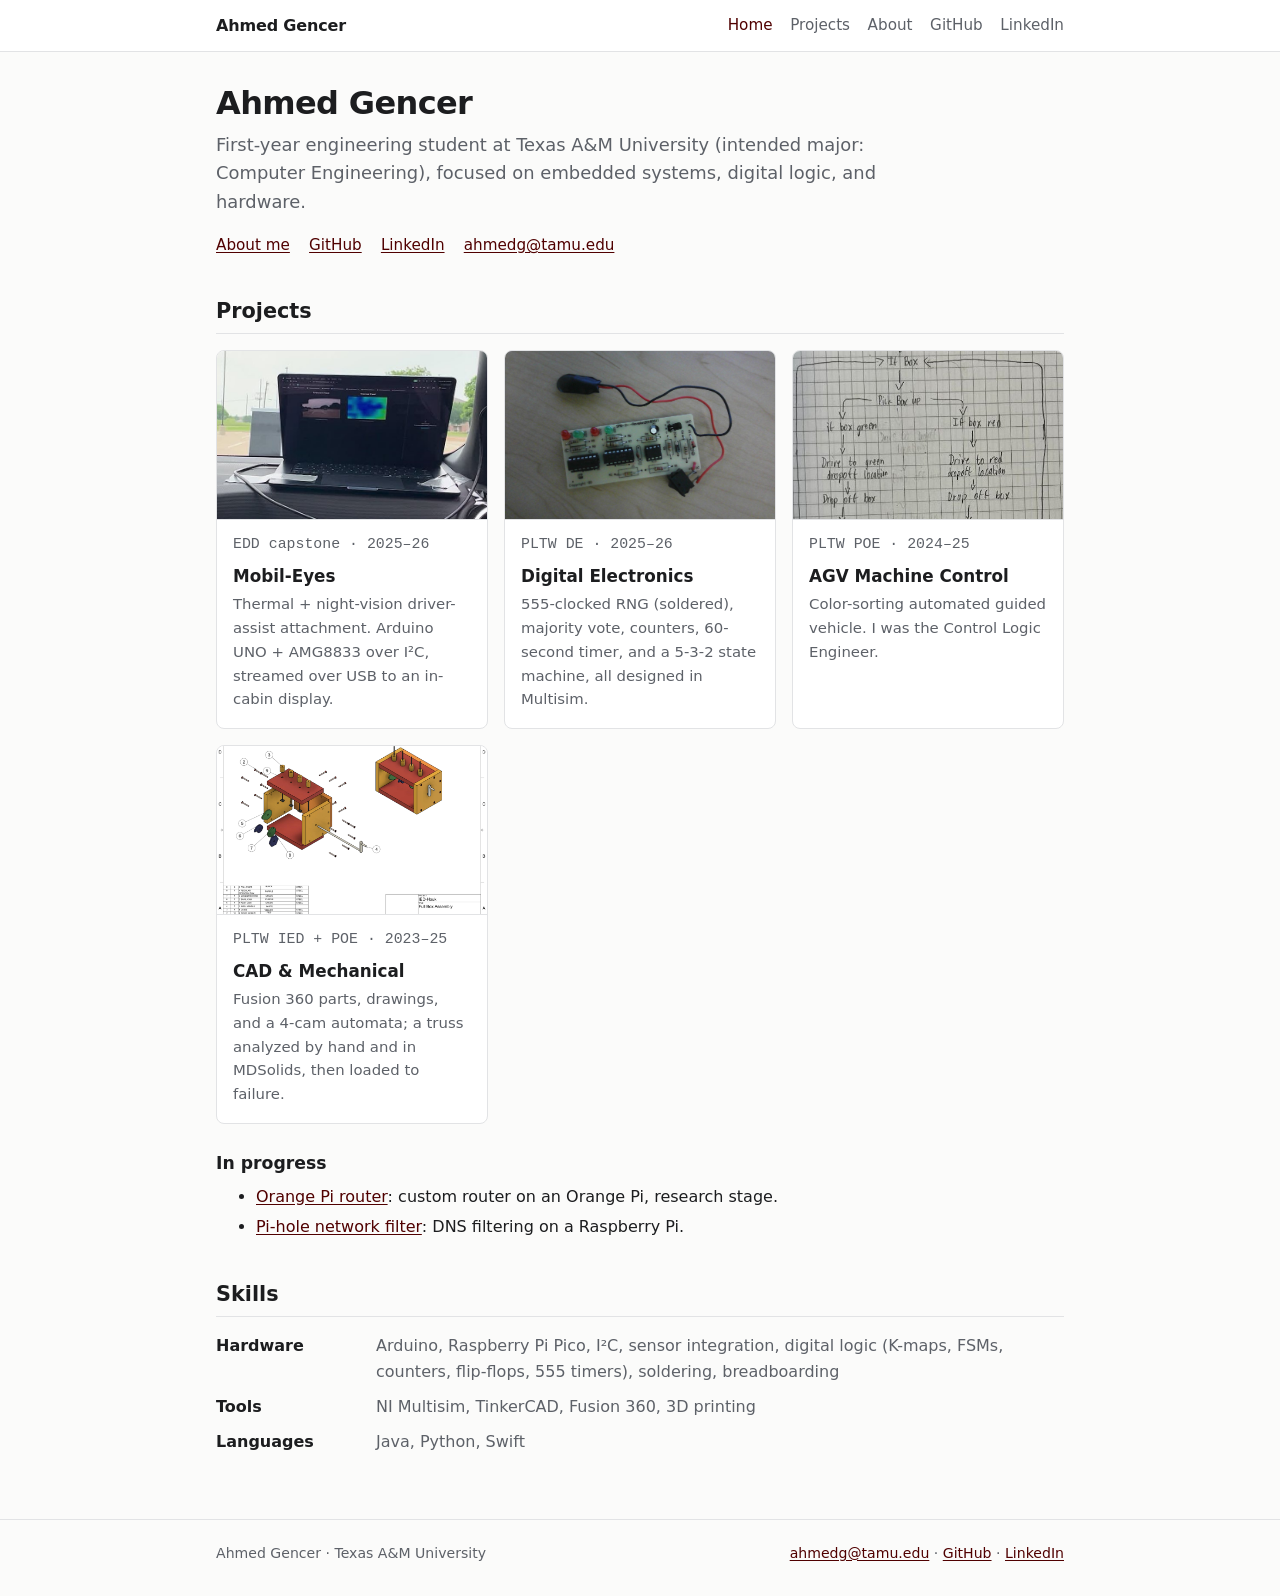
==== index.html @ d1bb6263 "Initial commit: ahmedg-stack.github.io Co-Authored-By: Claude Opus 5.5 <noreply@anthropic.com>" ====
<!doctype html>
<html lang="en">
<head>
  <meta charset="utf-8">
  <meta name="viewport" content="width=device-width, initial-scale=1">
  <title>Ahmed Gencer</title>
  <meta name="description" content="Ahmed Gencer, Texas A&amp;M engineering student: embedded systems, digital logic, and hardware projects.">
  <link rel="stylesheet" href="css/style.css">
</head>
<body>
  <header class="site-header">
    <div class="wrap">
      <a class="brand" href="index.html">Ahmed Gencer</a>
      <nav class="site-nav" aria-label="Main">
        <a href="index.html" aria-current="page">Home</a>
        <a href="index.html#projects">Projects</a>
        <a href="about.html">About</a>
        <!-- TODO: add Resume link once the hardware resume exists:
        <a href="resume.pdf">Resume</a> -->
        <a href="https://github.com/ahmedg-stack">GitHub</a>
        <a href="https://www.linkedin.com/in/ahmedegencer/">LinkedIn</a>
      </nav>
    </div>
  </header>
  <main>
    <div class="wrap">
      <h1>Ahmed Gencer</h1>
      <p class="lede">First-year engineering student at Texas A&amp;M University (intended major: Computer Engineering), focused on embedded systems, digital logic, and hardware.</p>
      <div class="links">
        <a href="about.html">About me</a>
        <a href="https://github.com/ahmedg-stack">GitHub</a>
        <a href="https://www.linkedin.com/in/ahmedegencer/">LinkedIn</a>
        <a href="mailto:ahmedg@tamu.edu">ahmedg@tamu.edu</a>
      </div>

      <h2 id="projects">Projects</h2>
      <div class="cards">
        <a class="card" href="projects/mobil-eyes.html">
          <img src="img/mobil-eyes/road-test.jpg" alt="" width="660" height="390" loading="lazy">
          <div class="body"><p class="meta">EDD capstone · 2025–26</p><h3>Mobil-Eyes</h3><p>Thermal + night-vision driver-assist attachment. Arduino UNO + AMG8833 over I²C, streamed over USB to an in-cabin display.</p></div>
        </a>
        <a class="card" href="projects/digital-electronics.html">
          <img src="img/de/rng/soldered-board.jpg" alt="" width="1400" height="1050" loading="lazy">
          <div class="body"><p class="meta">PLTW DE · 2025–26</p><h3>Digital Electronics</h3><p>555-clocked RNG (soldered), majority vote, counters, 60-second timer, and a 5-3-2 state machine, all designed in Multisim.</p></div>
        </a>
        <a class="card" href="projects/agv-machine-control.html">
          <img src="img/agv/flowchart.jpg" alt="" width="490" height="468" loading="lazy">
          <div class="body"><p class="meta">PLTW POE · 2024–25</p><h3>AGV Machine Control</h3><p>Color-sorting automated guided vehicle. I was the Control Logic Engineer.</p></div>
        </a>
        <a class="card" href="projects/cad-and-mechanical.html">
          <img src="img/cad/automata/full-box-assembly.png" alt="" width="2000" height="1545" loading="lazy">
          <div class="body"><p class="meta">PLTW IED + POE · 2023–25</p><h3>CAD &amp; Mechanical</h3><p>Fusion 360 parts, drawings, and a 4-cam automata; a truss analyzed by hand and in MDSolids, then loaded to failure.</p></div>
        </a>
      </div>

      <h3>In progress</h3>
      <ul>
        <li><a href="projects/orange-pi-router.html">Orange Pi router</a>: custom router on an Orange Pi, research stage.</li>
        <li><a href="https://github.com/ahmedg-stack/pihole-network-filter">Pi-hole network filter</a>: DNS filtering on a Raspberry Pi.</li>
      </ul>

      <h2>Skills</h2>
      <dl>
        <div class="skill-row"><dt>Hardware</dt><dd>Arduino, Raspberry Pi Pico, I²C, sensor integration, digital logic (K-maps, FSMs, counters, flip-flops, 555 timers), soldering, breadboarding</dd></div>
        <div class="skill-row"><dt>Tools</dt><dd>NI Multisim, TinkerCAD, Fusion 360, 3D printing</dd></div>
        <div class="skill-row"><dt>Languages</dt><dd>Java, Python, Swift</dd></div>
      </dl>
    </div>
  </main>
  <footer class="site-footer">
    <div class="wrap">
      <span>Ahmed Gencer · Texas A&amp;M University</span>
      <span><a href="mailto:ahmedg@tamu.edu">ahmedg@tamu.edu</a> · <a href="https://github.com/ahmedg-stack">GitHub</a> · <a href="https://www.linkedin.com/in/ahmedegencer/">LinkedIn</a></span>
    </div>
  </footer>
</body>
</html>
---- css/style.css ----
:root {
  --bg: #fbfbfa;
  --surface: #ffffff;
  --text: #1c1d1f;
  --muted: #5d6168;
  --line: #e2e3e5;
  --accent: #500000;          /* Aggie maroon */
  --accent-soft: #f5ecec;
  --code-bg: #f2f3f4;
  --mono: ui-monospace, "SF Mono", Menlo, Consolas, monospace;
  --sans: system-ui, -apple-system, "Segoe UI", Roboto, "Helvetica Neue", Arial, sans-serif;
}
@media (prefers-color-scheme: dark) {
  :root {
    --bg: #121315;
    --surface: #1a1b1e;
    --text: #e6e7e9;
    --muted: #a0a4ab;
    --line: #2c2e33;
    --accent: #e08a8a;
    --accent-soft: #2a1d1e;
    --code-bg: #1f2124;
  }
}

* { box-sizing: border-box; }
html { -webkit-text-size-adjust: 100%; }
body {
  margin: 0;
  background: var(--bg);
  color: var(--text);
  font: 16px/1.6 var(--sans);
}
a { color: var(--accent); text-underline-offset: 2px; }
a:hover { text-decoration-thickness: 2px; }
img, video { max-width: 100%; height: auto; display: block; }
code, pre { font-family: var(--mono); font-size: 0.88em; }
code { background: var(--code-bg); padding: 0.1em 0.35em; border-radius: 4px; }
pre { background: var(--code-bg); padding: 0.9rem 1rem; border-radius: 6px; overflow-x: auto; line-height: 1.45; }
pre code { background: none; padding: 0; }

.wrap { max-width: 880px; margin: 0 auto; padding: 0 16px; }

/* Header / nav */
.site-header { border-bottom: 1px solid var(--line); background: var(--surface); }
.site-header .wrap { display: flex; flex-wrap: wrap; align-items: center; justify-content: space-between; gap: 0.5rem 1.5rem; padding-top: 0.8rem; padding-bottom: 0.8rem; }
.brand { font-weight: 700; color: var(--text); text-decoration: none; letter-spacing: -0.01em; }
.site-nav { display: flex; flex-wrap: wrap; gap: 0.25rem 1.1rem; font-size: 0.95rem; }
.site-nav a { color: var(--muted); text-decoration: none; }
.site-nav a:hover, .site-nav a[aria-current="page"] { color: var(--accent); }

main { padding: 2rem 0 3rem; }
h1 { font-size: 2rem; line-height: 1.2; margin: 0 0 0.5rem; letter-spacing: -0.02em; }
h2 { font-size: 1.3rem; margin: 2.4rem 0 0.7rem; padding-bottom: 0.3rem; border-bottom: 1px solid var(--line); }
h3 { font-size: 1.08rem; margin: 1.6rem 0 0.4rem; }
p, ul, ol { margin: 0 0 1rem; }
li { margin-bottom: 0.3rem; }

.lede { font-size: 1.12rem; color: var(--muted); max-width: 46rem; }
.meta { font-family: var(--mono); font-size: 0.82rem; color: var(--muted); margin-bottom: 1rem; }
.tags { display: flex; flex-wrap: wrap; gap: 0.4rem; margin: 0.6rem 0 1rem; padding: 0; list-style: none; }
.tags li { font-family: var(--mono); font-size: 0.78rem; background: var(--accent-soft); color: var(--accent); padding: 0.15rem 0.55rem; border-radius: 999px; margin: 0; }
.links { display: flex; flex-wrap: wrap; gap: 0.4rem 1.2rem; margin: 0.5rem 0 1.5rem; font-size: 0.95rem; }

.note { border-left: 3px solid var(--accent); background: var(--accent-soft); padding: 0.7rem 1rem; border-radius: 0 6px 6px 0; margin: 1rem 0 1.4rem; }
.status { display: inline-block; font-family: var(--mono); font-size: 0.78rem; border: 1px solid var(--accent); color: var(--accent); padding: 0.1rem 0.5rem; border-radius: 4px; }

/* Project cards */
.cards { display: grid; grid-template-columns: repeat(auto-fill, minmax(250px, 1fr)); gap: 1rem; margin: 1rem 0; }
.card { background: var(--surface); border: 1px solid var(--line); border-radius: 8px; overflow: hidden; display: flex; flex-direction: column; color: var(--text); text-decoration: none; transition: border-color 0.15s; }
.card:hover { border-color: var(--accent); }
.card img { aspect-ratio: 16 / 10; object-fit: cover; width: 100%; background: #fff; border-bottom: 1px solid var(--line); }
.card .body { padding: 0.8rem 1rem 1rem; }
.card h3 { margin: 0 0 0.2rem; font-size: 1.05rem; }
.card p { margin: 0; color: var(--muted); font-size: 0.93rem; }
.card .meta { margin: 0 0 0.4rem; }

/* Figures */
figure { margin: 1.2rem 0; }
figure img, figure video { border: 1px solid var(--line); border-radius: 6px; background: #fff; }
figcaption { font-size: 0.88rem; color: var(--muted); margin-top: 0.4rem; }
.grid-2, .grid-3 { display: grid; gap: 0.8rem; margin: 1.2rem 0; }
.grid-2 { grid-template-columns: repeat(2, 1fr); }
.grid-3 { grid-template-columns: repeat(3, 1fr); }
.grid-2 figure, .grid-3 figure { margin: 0; }
@media (max-width: 600px) {
  .grid-2, .grid-3 { grid-template-columns: 1fr; }
  h1 { font-size: 1.65rem; }
}

/* Tables */
.table-wrap { overflow-x: auto; margin: 1rem 0 1.4rem; }
table { border-collapse: collapse; width: 100%; font-size: 0.93rem; }
th, td { text-align: left; padding: 0.45rem 0.7rem; border-bottom: 1px solid var(--line); vertical-align: top; }
th { font-weight: 600; background: var(--code-bg); }

/* Skills / about */
.skill-row { display: grid; grid-template-columns: 9rem 1fr; gap: 0.3rem 1rem; margin-bottom: 0.6rem; }
@media (max-width: 600px) { .skill-row { grid-template-columns: 1fr; } }
.skill-row dt { font-weight: 600; }
.skill-row dd { margin: 0; color: var(--muted); }
.entry { margin-bottom: 1.4rem; }
.entry .head { display: flex; flex-wrap: wrap; justify-content: space-between; gap: 0 1rem; }
.entry .head strong { font-size: 1.02rem; }

.site-footer { border-top: 1px solid var(--line); padding: 1.4rem 0 2rem; color: var(--muted); font-size: 0.88rem; }
.site-footer .wrap { display: flex; flex-wrap: wrap; justify-content: space-between; gap: 0.5rem 1.5rem; }
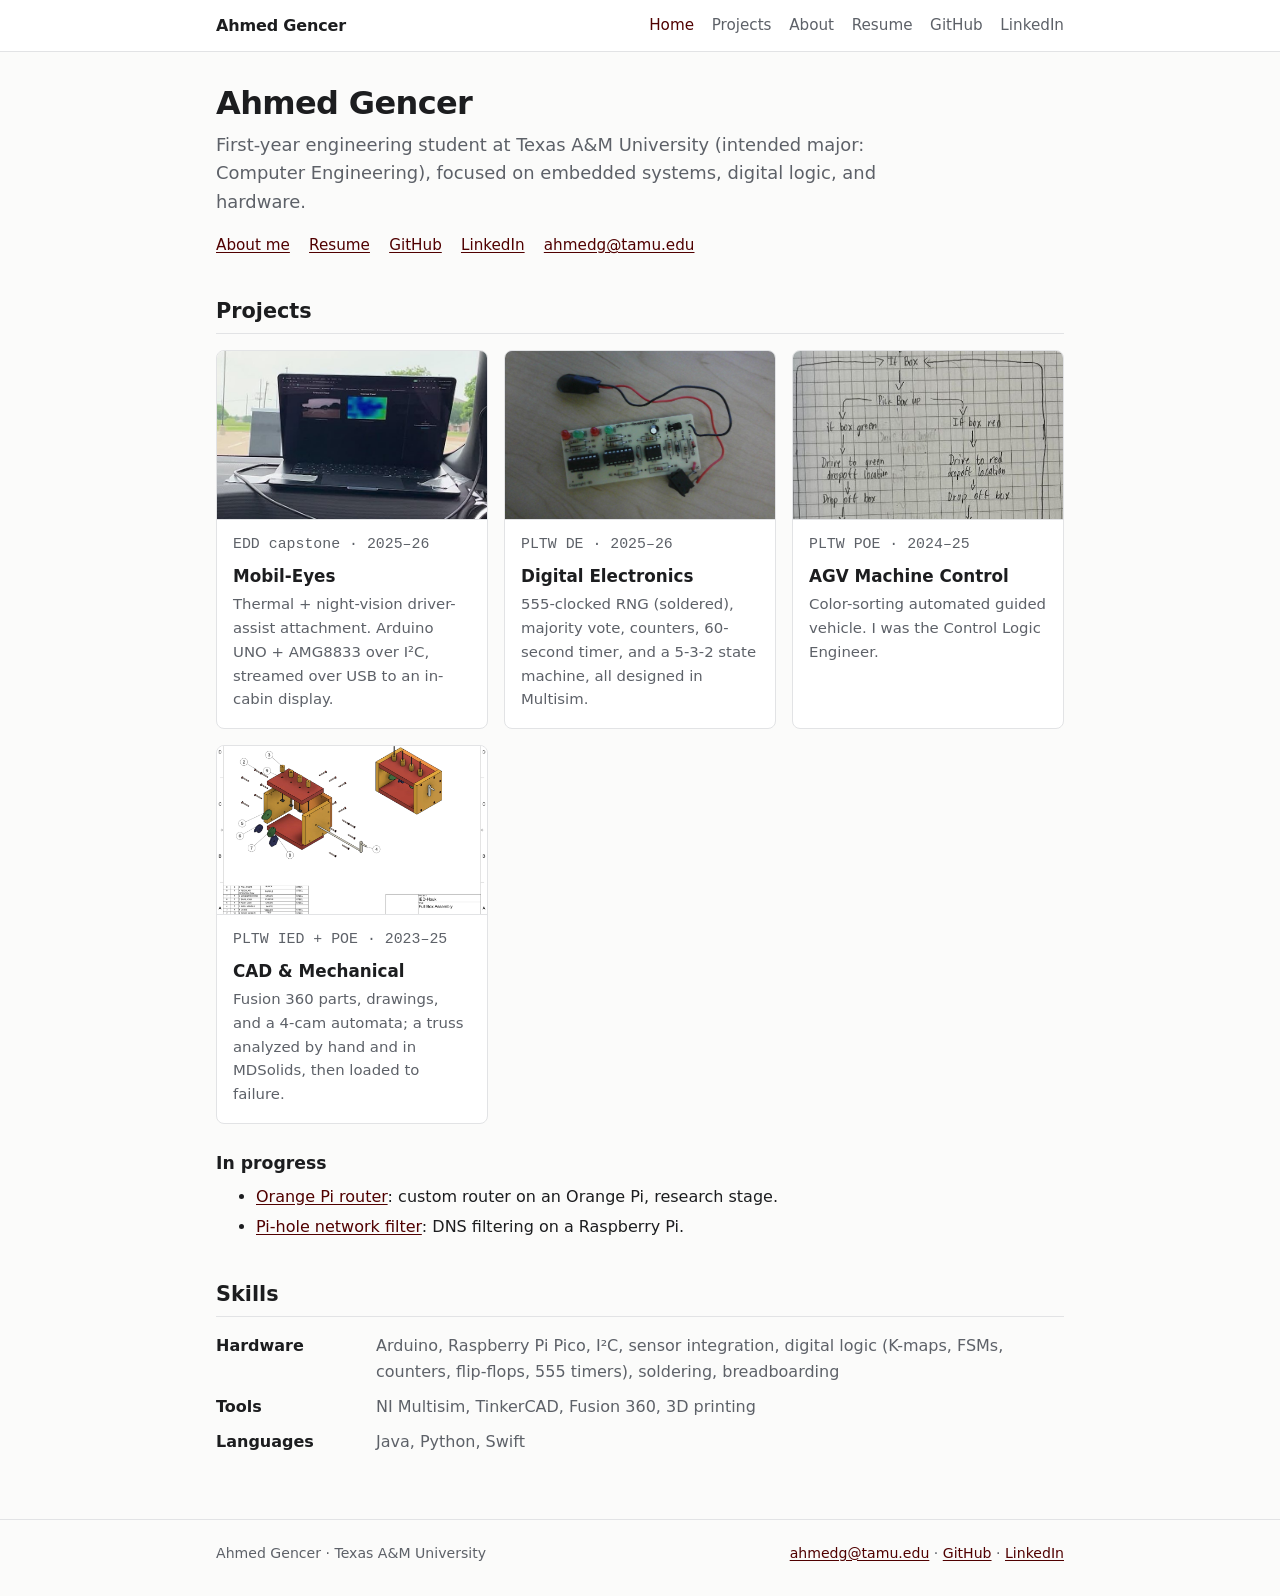
==== commit ba863653: "Add resume link and graduation date; update DE capstone team Co-Authored-By: Claude Opus 5.5 <norepl" ====
--- a/index.html
+++ b/index.html
@@ -15,8 +15,7 @@
         <a href="index.html" aria-current="page">Home</a>
         <a href="index.html#projects">Projects</a>
         <a href="about.html">About</a>
-        <!-- TODO: add Resume link once the hardware resume exists:
-        <a href="resume.pdf">Resume</a> -->
+        <a href="resume.pdf">Resume</a>
         <a href="https://github.com/ahmedg-stack">GitHub</a>
         <a href="https://www.linkedin.com/in/ahmedegencer/">LinkedIn</a>
       </nav>
@@ -28,6 +27,7 @@
       <p class="lede">First-year engineering student at Texas A&amp;M University (intended major: Computer Engineering), focused on embedded systems, digital logic, and hardware.</p>
       <div class="links">
         <a href="about.html">About me</a>
+        <a href="resume.pdf">Resume</a>
         <a href="https://github.com/ahmedg-stack">GitHub</a>
         <a href="https://www.linkedin.com/in/ahmedegencer/">LinkedIn</a>
         <a href="mailto:ahmedg@tamu.edu">ahmedg@tamu.edu</a>
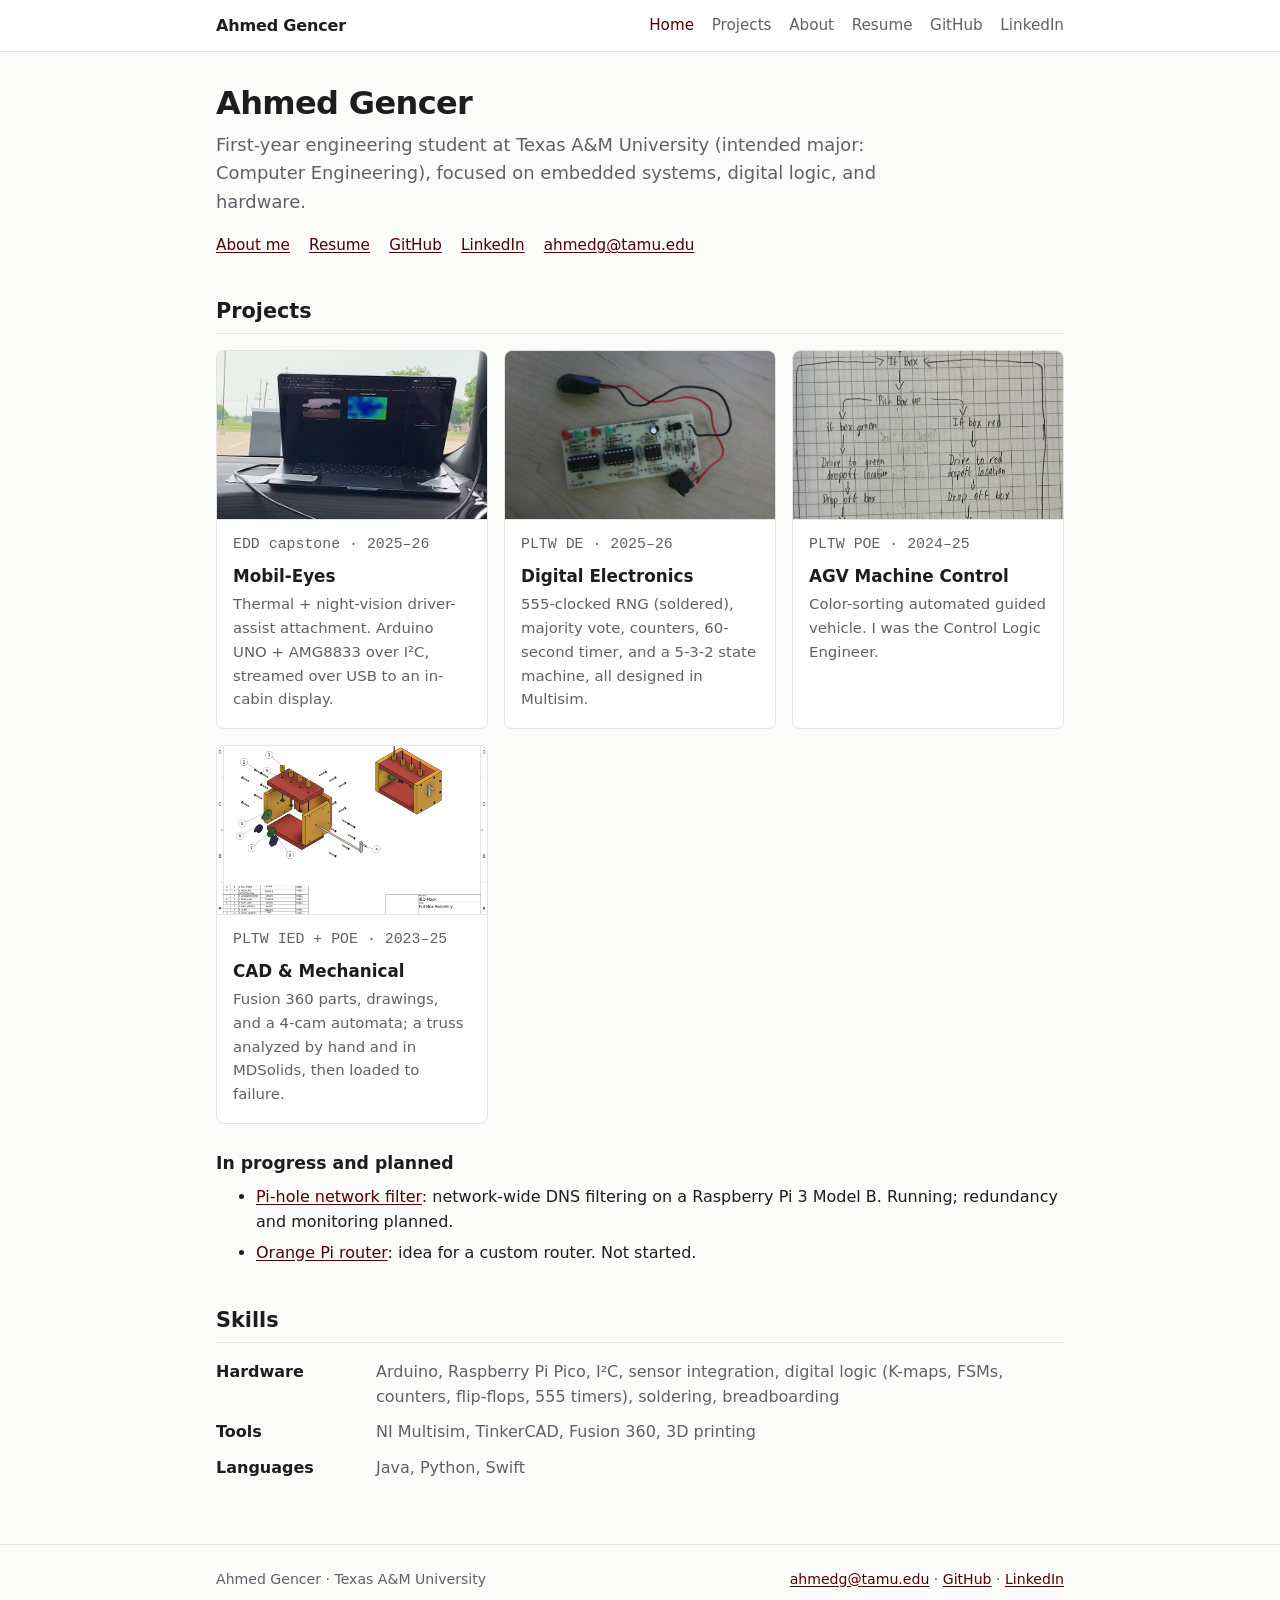
==== commit 875debf4: "Correct project status: Pi-hole on Raspberry Pi 3 Model B; Orange Pi router is an unstarted idea Co-" ====
--- a/index.html
+++ b/index.html
@@ -53,10 +53,10 @@
         </a>
       </div>
 
-      <h3>In progress</h3>
+      <h3>In progress and planned</h3>
       <ul>
-        <li><a href="projects/orange-pi-router.html">Orange Pi router</a>: custom router on an Orange Pi, research stage.</li>
-        <li><a href="https://github.com/ahmedg-stack/pihole-network-filter">Pi-hole network filter</a>: DNS filtering on a Raspberry Pi.</li>
+        <li><a href="https://github.com/ahmedg-stack/pihole-network-filter">Pi-hole network filter</a>: network-wide DNS filtering on a Raspberry Pi 3 Model B. Running; redundancy and monitoring planned.</li>
+        <li><a href="projects/orange-pi-router.html">Orange Pi router</a>: idea for a custom router. Not started.</li>
       </ul>
 
       <h2>Skills</h2>
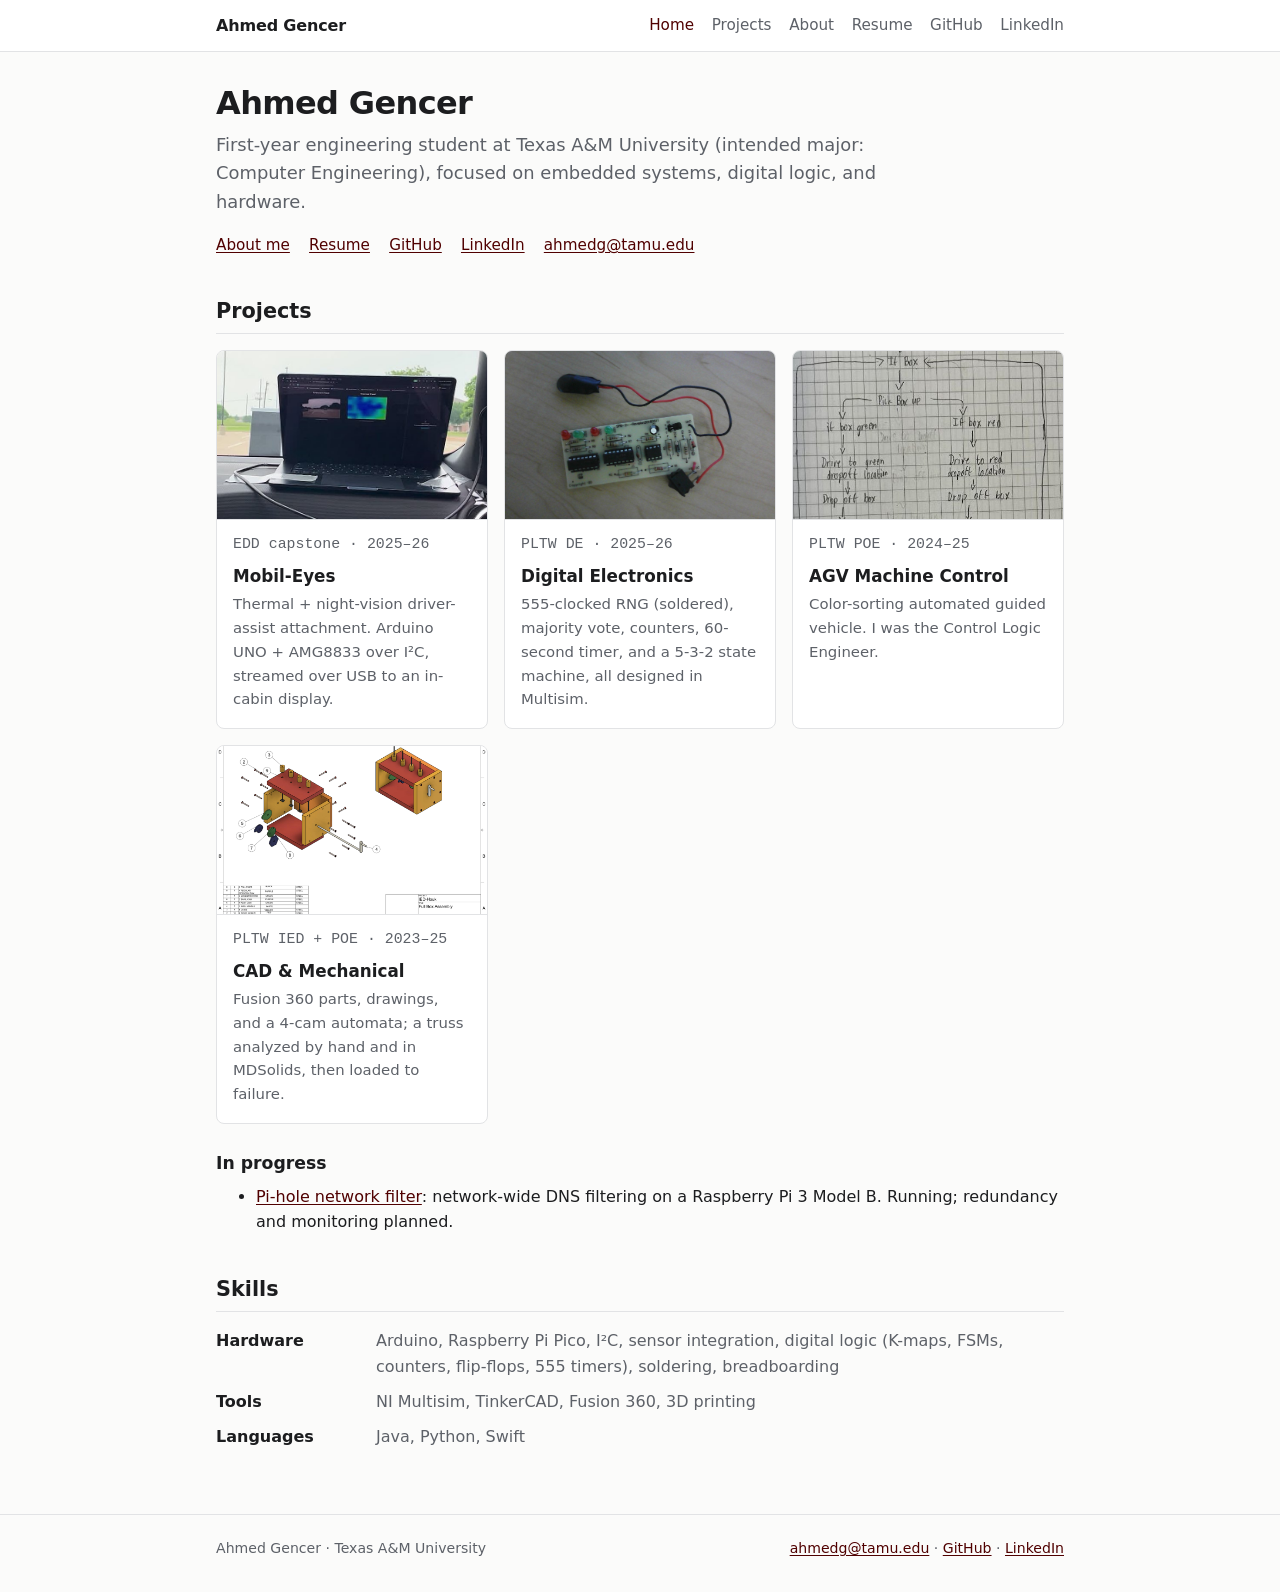
==== commit 0d5792c0: "Remove Orange Pi router (unstarted idea) Co-Authored-By: Claude Opus 5.5 <noreply@anthropic.com>" ====
--- a/index.html
+++ b/index.html
@@ -53,10 +53,9 @@
         </a>
       </div>
 
-      <h3>In progress and planned</h3>
+      <h3>In progress</h3>
       <ul>
         <li><a href="https://github.com/ahmedg-stack/pihole-network-filter">Pi-hole network filter</a>: network-wide DNS filtering on a Raspberry Pi 3 Model B. Running; redundancy and monitoring planned.</li>
-        <li><a href="projects/orange-pi-router.html">Orange Pi router</a>: idea for a custom router. Not started.</li>
       </ul>
 
       <h2>Skills</h2>
